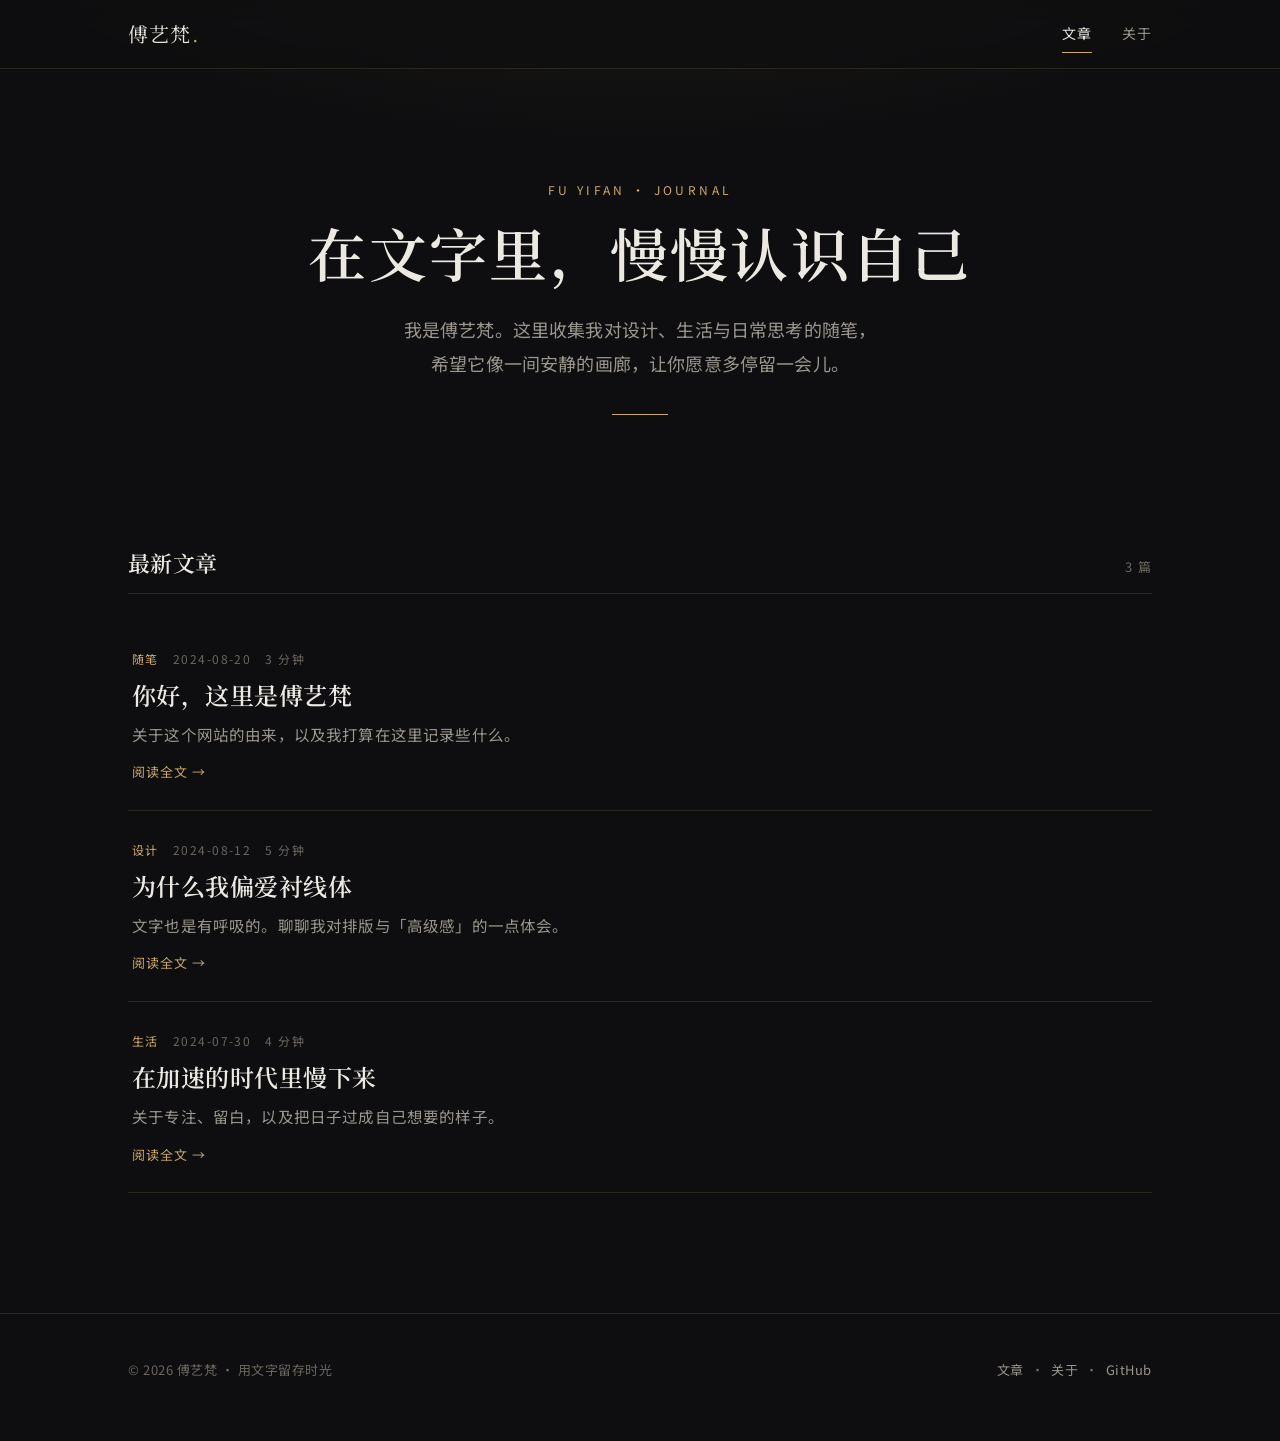
==== index.html @ 8818574d "搭建个人博客：暗色金米风格首页/关于/文章页 + CODEBUDDY.md - 纯静态 HTML/CSS/JS，GitHub Pages 原生托管 - 首页文章列表数据驱动(js/posts.js) " ====
<!DOCTYPE html>
<html lang="zh-CN">
<head>
  <meta charset="UTF-8" />
  <meta name="viewport" content="width=device-width, initial-scale=1.0" />
  <title>傅艺梵 · 随笔</title>
  <meta name="description" content="傅艺梵的个人博客 —— 关于设计、生活与思考的随笔。" />

  <!-- 字体：中文衬线/无衬线，保证跨平台的一致质感 -->
  <link rel="preconnect" href="https://fonts.googleapis.com" />
  <link rel="preconnect" href="https://fonts.gstatic.com" crossorigin />
  <link href="https://fonts.googleapis.com/css2?family=Noto+Sans+SC:wght@300;400;500&family=Noto+Serif+SC:wght@400;500;600&display=swap" rel="stylesheet" />

  <link rel="stylesheet" href="assets/css/style.css" />
</head>
<body>

  <header class="site-header">
    <div class="wrap nav">
      <a class="brand" href="index.html">傅艺梵<span class="dot">.</span></a>
      <button class="nav-toggle" aria-label="菜单"><span></span><span></span><span></span></button>
      <nav class="nav-links">
        <a href="index.html">文章</a>
        <a href="about.html">关于</a>
      </nav>
    </div>
  </header>

  <main>
    <section class="hero wrap">
      <p class="eyebrow reveal">Fu Yifan &middot; Journal</p>
      <h1 class="reveal">在文字里，慢慢认识自己</h1>
      <p class="lede reveal">我是傅艺梵。这里收集我对设计、生活与日常思考的随笔，<br />希望它像一间安静的画廊，让你愿意多停留一会儿。</p>
      <div class="rule reveal"></div>
    </section>

    <section class="wrap">
      <div class="section-title reveal">
        <h2>最新文章</h2>
        <span class="count" id="post-count">—</span>
      </div>
      <!-- 文章列表由 js/main.js 依据 js/posts.js 渲染 -->
      <div class="post-list" id="post-list"></div>
      <noscript>
        <p style="color:var(--text-muted)">请开启 JavaScript 以查看文章列表，或前往 <a href="about.html" style="color:var(--gold)">关于页</a>。</p>
      </noscript>
    </section>
  </main>

  <footer class="site-footer">
    <div class="wrap">
      <span>&copy; <span id="year"></span> 傅艺梵 · 用文字留存时光</span>
      <span>
        <a href="index.html">文章</a> &nbsp;·&nbsp;
        <a href="about.html">关于</a> &nbsp;·&nbsp;
        <a href="https://github.com/fuyifan2020" target="_blank" rel="noopener">GitHub</a>
      </span>
    </div>
  </footer>

  <script>document.getElementById("year").textContent = new Date().getFullYear();</script>
  <script src="js/posts.js"></script>
  <script src="js/main.js"></script>
</body>
</html>
---- assets/css/style.css ----
/* =========================================================
   傅艺梵 · 个人博客  —  暗色 / 金米高级感设计系统
   纯静态，无构建步骤。GitHub Pages 原生支持。
   ========================================================= */

/* ---------- 设计变量 ---------- */
:root {
  --bg:          #0e0e10;   /* 近黑背景 */
  --bg-soft:     #141417;   /* 略浅的面板 */
  --surface:     #1a1a1e;   /* 卡片表面 */
  --line:        rgba(201, 168, 106, 0.16); /* 细金分割线 */
  --line-strong: rgba(201, 168, 106, 0.32);

  --text:        #ece9e2;   /* 米白正文 */
  --text-muted:  #9a958c;   /* 次要文字 */
  --text-faint:  #6b665e;   /* 更弱 */

  --gold:        #c9a86a;   /* 香槟金主点缀 */
  --gold-soft:   #e3cfa3;   /* 浅金（hover） */
  --beige:       #d8cbb3;   /* 米色 */

  --maxw:        720px;     /* 内容阅读宽度 */
  --maxw-wide:   1080px;    /* 首页宽度 */

  --serif: "Noto Serif SC", "Songti SC", "STSong", Georgia, "Times New Roman", serif;
  --sans:  "Noto Sans SC", -apple-system, BlinkMacSystemFont, "PingFang SC",
           "Microsoft YaHei", "Segoe UI", Roboto, Helvetica, Arial, sans-serif;

  --ease: cubic-bezier(0.22, 0.61, 0.36, 1);
}

/* ---------- 基础重置 ---------- */
*, *::before, *::after { box-sizing: border-box; }

html { scroll-behavior: smooth; -webkit-text-size-adjust: 100%; }

body {
  margin: 0;
  background: var(--bg);
  color: var(--text);
  font-family: var(--sans);
  font-size: 17px;
  line-height: 1.8;
  letter-spacing: 0.01em;
  -webkit-font-smoothing: antialiased;
  text-rendering: optimizeLegibility;
  /* 艺术感：顶部一抹极淡的金色光晕 */
  background-image:
    radial-gradient(1200px 480px at 50% -10%, rgba(201,168,106,0.10), transparent 60%);
  background-repeat: no-repeat;
}

img { max-width: 100%; height: auto; display: block; }

a { color: inherit; text-decoration: none; }

h1, h2, h3, h4 {
  font-family: var(--serif);
  font-weight: 600;
  line-height: 1.3;
  letter-spacing: 0.02em;
  color: var(--text);
}

/* 小标签（拉丁大写 + 字距），用于栏目/元信息 */
.eyebrow {
  font-family: var(--sans);
  font-size: 12px;
  letter-spacing: 0.28em;
  text-transform: uppercase;
  color: var(--gold);
  margin: 0 0 14px;
}

::selection { background: rgba(201,168,106,0.28); color: #fff; }

/* ---------- 布局容器 ---------- */
.wrap   { width: 100%; max-width: var(--maxw-wide); margin: 0 auto; padding: 0 28px; }
.wrap-read { max-width: var(--maxw); }

/* ---------- 顶部导航 ---------- */
.site-header {
  position: sticky; top: 0; z-index: 50;
  backdrop-filter: saturate(140%) blur(10px);
  background: rgba(14,14,16,0.72);
  border-bottom: 1px solid var(--line);
}
.nav {
  display: flex; align-items: center; justify-content: space-between;
  height: 68px;
}
.brand {
  font-family: var(--serif);
  font-size: 20px; letter-spacing: 0.06em;
  color: var(--text);
}
.brand .dot { color: var(--gold); }

.nav-links { display: flex; gap: 30px; align-items: center; }
.nav-links a {
  font-size: 14px; letter-spacing: 0.08em; color: var(--text-muted);
  position: relative; padding: 4px 0; transition: color .25s var(--ease);
}
.nav-links a::after {
  content: ""; position: absolute; left: 0; bottom: -2px;
  width: 0; height: 1px; background: var(--gold); transition: width .3s var(--ease);
}
.nav-links a:hover, .nav-links a.active { color: var(--text); }
.nav-links a:hover::after, .nav-links a.active::after { width: 100%; }

.nav-toggle {
  display: none; background: none; border: 0; cursor: pointer;
  width: 40px; height: 40px; padding: 8px;
}
.nav-toggle span {
  display: block; height: 1.5px; width: 22px; margin: 5px auto;
  background: var(--text); transition: .3s var(--ease);
}

/* ---------- 页脚 ---------- */
.site-footer {
  margin-top: 120px;
  border-top: 1px solid var(--line);
  padding: 44px 0 60px;
  color: var(--text-faint);
  font-size: 13px; letter-spacing: 0.04em;
}
.site-footer .wrap {
  display: flex; flex-wrap: wrap; gap: 16px;
  align-items: center; justify-content: space-between;
}
.site-footer a { color: var(--text-muted); transition: color .25s var(--ease); }
.site-footer a:hover { color: var(--gold); }

/* ---------- 首页 Hero ---------- */
.hero { padding: 110px 0 64px; text-align: center; }
.hero h1 {
  font-size: clamp(34px, 6vw, 58px);
  margin: 0 0 22px;
  letter-spacing: 0.04em;
}
.hero .lede {
  max-width: 540px; margin: 0 auto;
  color: var(--text-muted); font-size: 18px; line-height: 1.9;
}
.hero .rule {
  width: 56px; height: 1px; background: var(--gold);
  margin: 34px auto 0;
}

/* ---------- 文章列表 ---------- */
.section-title {
  display: flex; align-items: baseline; justify-content: space-between;
  margin: 70px 0 28px; padding-bottom: 14px;
  border-bottom: 1px solid var(--line);
}
.section-title h2 { font-size: 22px; margin: 0; }
.section-title .count { color: var(--text-faint); font-size: 13px; letter-spacing: .1em; }

.post-list { display: grid; gap: 2px; }

.post-card {
  display: block;
  padding: 26px 4px;
  border-bottom: 1px solid var(--line);
  transition: padding-left .3s var(--ease), background .3s var(--ease);
}
.post-card:hover { padding-left: 16px; background: linear-gradient(90deg, rgba(201,168,106,0.06), transparent 60%); }
.post-card .meta {
  display: flex; gap: 14px; align-items: center;
  font-size: 12px; letter-spacing: .12em; text-transform: uppercase;
  color: var(--text-faint); margin-bottom: 10px;
}
.post-card .meta .cat { color: var(--gold); }
.post-card h3 {
  font-size: 24px; margin: 0 0 10px;
  transition: color .25s var(--ease);
}
.post-card:hover h3 { color: var(--gold-soft); }
.post-card .excerpt { color: var(--text-muted); margin: 0; font-size: 15.5px; }
.post-card .read { margin-top: 12px; font-size: 13px; color: var(--gold); letter-spacing: .08em; }

/* ---------- 关于页 ---------- */
.page-head { padding: 96px 0 40px; }
.page-head h1 { font-size: clamp(30px, 5vw, 46px); margin: 0 0 16px; }
.page-head p { color: var(--text-muted); max-width: 560px; }

.prose { font-size: 17px; line-height: 1.95; }
.prose p { margin: 0 0 22px; }
.prose h2 { font-size: 24px; margin: 46px 0 16px; }
.prose a { color: var(--gold); border-bottom: 1px solid var(--line-strong); }
.prose a:hover { color: var(--gold-soft); }
.prose ul { padding-left: 20px; color: var(--text-muted); }
.prose li { margin: 8px 0; }

.contact-list { list-style: none; padding: 0; margin: 28px 0 0; }
.contact-list li {
  display: flex; gap: 16px; padding: 14px 0;
  border-bottom: 1px solid var(--line); align-items: baseline;
}
.contact-list .k { color: var(--gold); font-size: 13px; letter-spacing: .12em; text-transform: uppercase; width: 84px; flex: none; }
.contact-list .v a { color: var(--text); border-bottom: 1px solid var(--line-strong); }
.contact-list .v a:hover { color: var(--gold-soft); }

/* ---------- 文章详情页 ---------- */
.post-header { padding: 92px 0 30px; text-align: center; }
.post-header .meta {
  display: flex; gap: 16px; justify-content: center; flex-wrap: wrap;
  font-size: 12px; letter-spacing: .14em; text-transform: uppercase; color: var(--text-faint);
  margin-bottom: 18px;
}
.post-header .meta .cat { color: var(--gold); }
.post-header h1 { font-size: clamp(28px, 5vw, 44px); margin: 0; }
.post-header .rule { width: 48px; height: 1px; background: var(--gold); margin: 28px auto 0; }

.post-body { padding-bottom: 40px; }
.post-body p { margin: 0 0 24px; }
.post-body h2 { font-size: 25px; margin: 48px 0 18px; }
.post-body h3 { font-size: 20px; margin: 34px 0 14px; }
.post-body blockquote {
  margin: 32px 0; padding: 6px 26px; border-left: 2px solid var(--gold);
  color: var(--beige); font-family: var(--serif); font-size: 19px; line-height: 1.8;
}
.post-body code {
  font-family: "SFMono-Regular", Consolas, monospace; font-size: 14.5px;
  background: var(--surface); padding: 2px 7px; border-radius: 4px; color: var(--gold-soft);
}
.post-body pre {
  background: var(--bg-soft); border: 1px solid var(--line);
  border-radius: 8px; padding: 18px; overflow: auto;
}
.post-body pre code { background: none; padding: 0; color: var(--text); }

.post-nav {
  margin-top: 60px; padding-top: 26px; border-top: 1px solid var(--line);
  display: flex; justify-content: space-between; gap: 16px;
}
.post-nav a { color: var(--text-muted); font-size: 14px; transition: color .25s var(--ease); }
.post-nav a:hover { color: var(--gold); }

/* ---------- 滚动渐显 ---------- */
.reveal { opacity: 0; transform: translateY(18px); transition: opacity .7s var(--ease), transform .7s var(--ease); }
.reveal.in { opacity: 1; transform: none; }

/* ---------- 响应式 ---------- */
@media (max-width: 640px) {
  body { font-size: 16px; }
  .nav-links {
    position: fixed; inset: 68px 0 auto 0;
    flex-direction: column; align-items: flex-start; gap: 0;
    background: rgba(14,14,16,0.97); border-bottom: 1px solid var(--line);
    padding: 8px 28px 18px;
    transform: translateY(-120%); transition: transform .35s var(--ease);
  }
  .nav-links.open { transform: none; }
  .nav-links a { padding: 14px 0; width: 100%; border-bottom: 1px solid var(--line); }
  .nav-links a::after { display: none; }
  .nav-toggle { display: block; }
  .hero { padding: 72px 0 48px; }
  .post-card:hover { padding-left: 4px; }
}
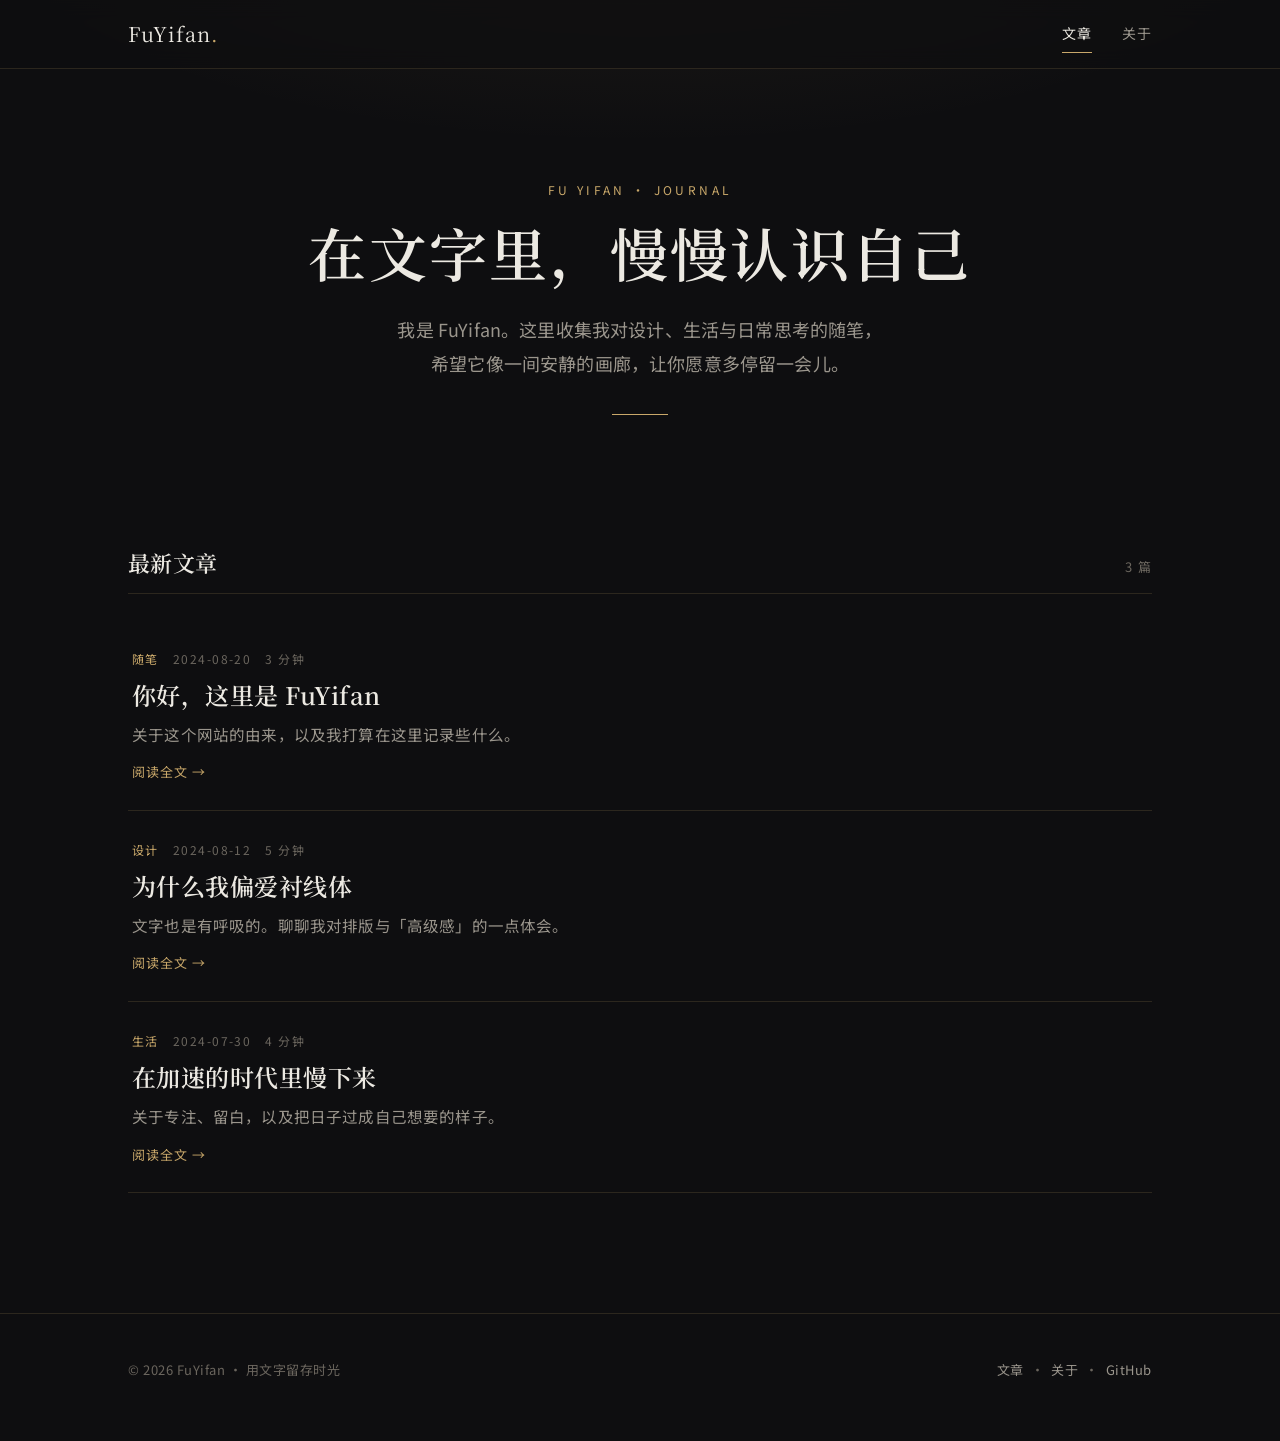
==== commit 4a996d36: "将站点名称由「傅艺梵」统一改为 FuYifan" ====
--- a/index.html
+++ b/index.html
@@ -3,8 +3,8 @@
 <head>
   <meta charset="UTF-8" />
   <meta name="viewport" content="width=device-width, initial-scale=1.0" />
-  <title>傅艺梵 · 随笔</title>
-  <meta name="description" content="傅艺梵的个人博客 —— 关于设计、生活与思考的随笔。" />
+  <title>FuYifan · 随笔</title>
+  <meta name="description" content="FuYifan 的个人博客 —— 关于设计、生活与思考的随笔。" />
 
   <!-- 字体：中文衬线/无衬线，保证跨平台的一致质感 -->
   <link rel="preconnect" href="https://fonts.googleapis.com" />
@@ -17,7 +17,7 @@
 
   <header class="site-header">
     <div class="wrap nav">
-      <a class="brand" href="index.html">傅艺梵<span class="dot">.</span></a>
+      <a class="brand" href="index.html">FuYifan<span class="dot">.</span></a>
       <button class="nav-toggle" aria-label="菜单"><span></span><span></span><span></span></button>
       <nav class="nav-links">
         <a href="index.html">文章</a>
@@ -30,7 +30,7 @@
     <section class="hero wrap">
       <p class="eyebrow reveal">Fu Yifan &middot; Journal</p>
       <h1 class="reveal">在文字里，慢慢认识自己</h1>
-      <p class="lede reveal">我是傅艺梵。这里收集我对设计、生活与日常思考的随笔，<br />希望它像一间安静的画廊，让你愿意多停留一会儿。</p>
+      <p class="lede reveal">我是 FuYifan。这里收集我对设计、生活与日常思考的随笔，<br />希望它像一间安静的画廊，让你愿意多停留一会儿。</p>
       <div class="rule reveal"></div>
     </section>
 
@@ -49,7 +49,7 @@
 
   <footer class="site-footer">
     <div class="wrap">
-      <span>&copy; <span id="year"></span> 傅艺梵 · 用文字留存时光</span>
+      <span>&copy; <span id="year"></span> FuYifan · 用文字留存时光</span>
       <span>
         <a href="index.html">文章</a> &nbsp;·&nbsp;
         <a href="about.html">关于</a> &nbsp;·&nbsp;
--- a/assets/css/style.css
+++ b/assets/css/style.css
@@ -1,5 +1,5 @@
 /* =========================================================
-   傅艺梵 · 个人博客  —  暗色 / 金米高级感设计系统
+   FuYifan · 个人博客  —  暗色 / 金米高级感设计系统
    纯静态，无构建步骤。GitHub Pages 原生支持。
    ========================================================= */
 
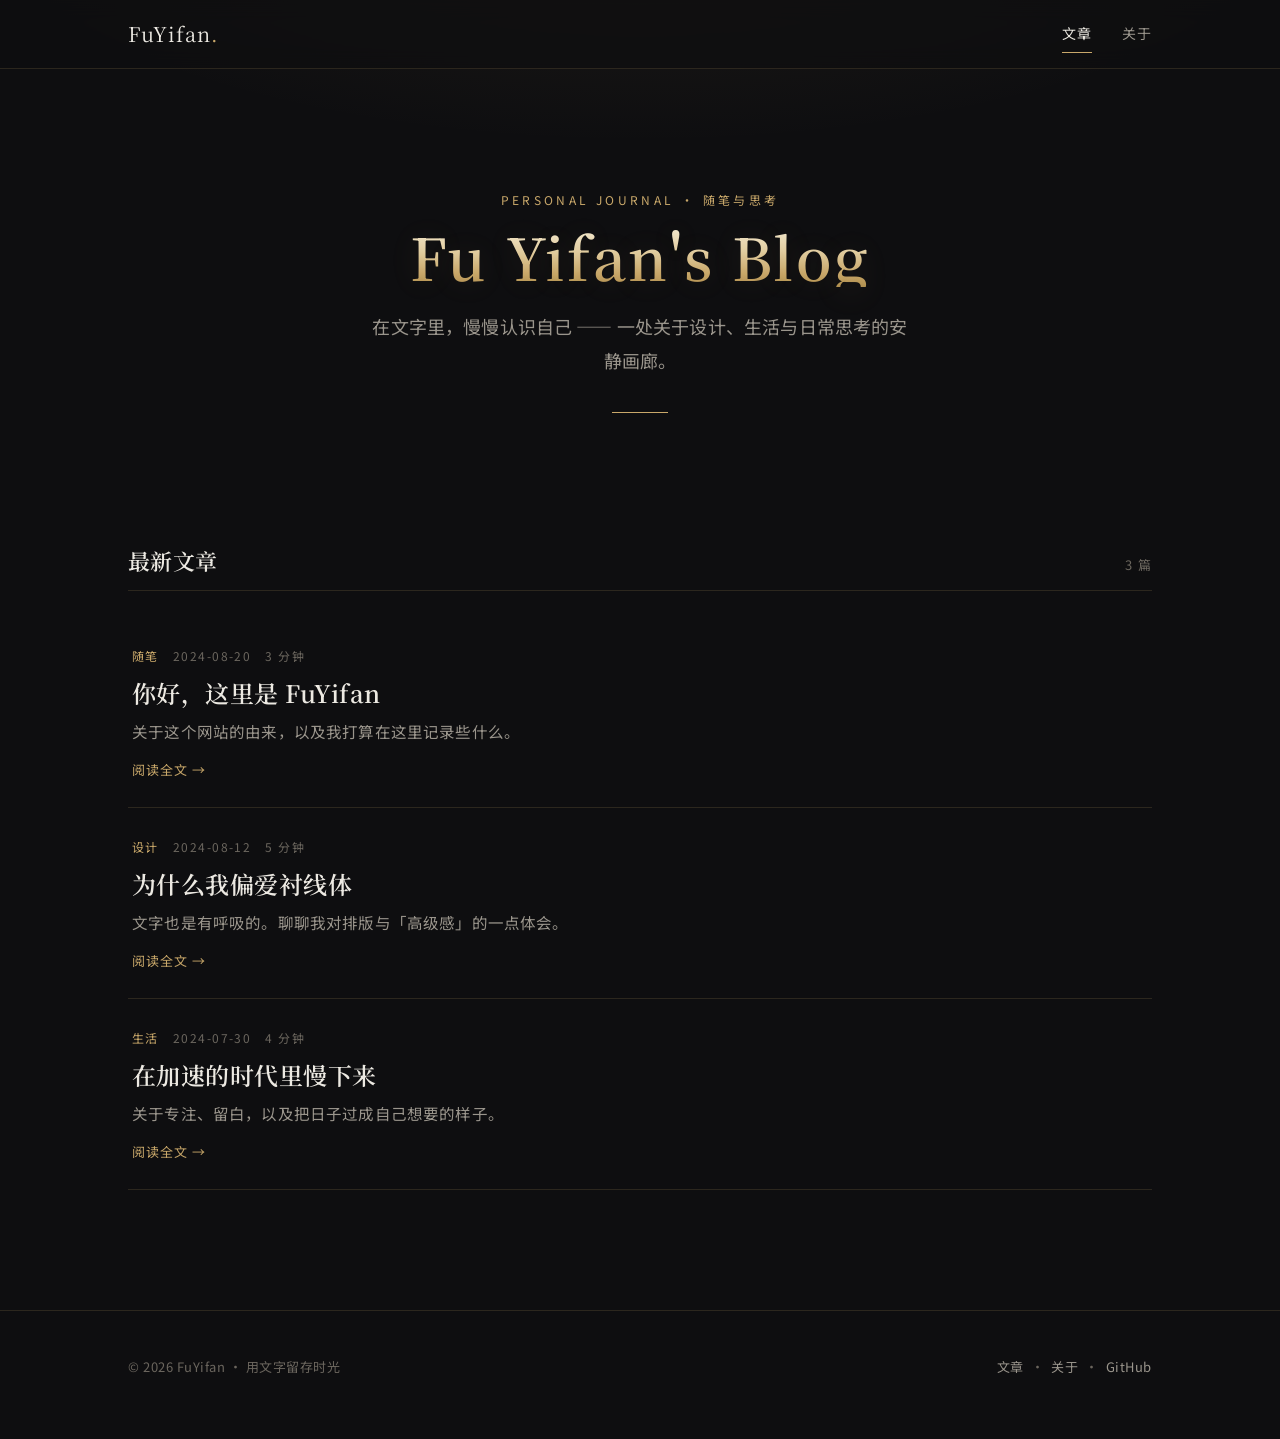
==== commit 8a0f27aa: "首页 Hero 改为 Fu Yifan's Blog 主视觉，金色渐变标题提升高级感" ====
--- a/index.html
+++ b/index.html
@@ -3,7 +3,7 @@
 <head>
   <meta charset="UTF-8" />
   <meta name="viewport" content="width=device-width, initial-scale=1.0" />
-  <title>FuYifan · 随笔</title>
+  <title>Fu Yifan's Blog</title>
   <meta name="description" content="FuYifan 的个人博客 —— 关于设计、生活与思考的随笔。" />
 
   <!-- 字体：中文衬线/无衬线，保证跨平台的一致质感 -->
@@ -28,9 +28,9 @@
 
   <main>
     <section class="hero wrap">
-      <p class="eyebrow reveal">Fu Yifan &middot; Journal</p>
-      <h1 class="reveal">在文字里，慢慢认识自己</h1>
-      <p class="lede reveal">我是 FuYifan。这里收集我对设计、生活与日常思考的随笔，<br />希望它像一间安静的画廊，让你愿意多停留一会儿。</p>
+      <p class="eyebrow reveal">Personal Journal &middot; 随笔与思考</p>
+      <h1 class="reveal hero-title">Fu Yifan's Blog</h1>
+      <p class="lede reveal">在文字里，慢慢认识自己 —— 一处关于设计、生活与日常思考的安静画廊。</p>
       <div class="rule reveal"></div>
     </section>
 
--- a/assets/css/style.css
+++ b/assets/css/style.css
@@ -133,11 +133,26 @@
 .site-footer a:hover { color: var(--gold); }
 
 /* ---------- 首页 Hero ---------- */
-.hero { padding: 110px 0 64px; text-align: center; }
+.hero { padding: 120px 0 64px; text-align: center; }
 .hero h1 {
   font-size: clamp(34px, 6vw, 58px);
   margin: 0 0 22px;
   letter-spacing: 0.04em;
+}
+/* 主视觉品牌标题：金色渐变 + 精细字距，高级感拉满 */
+.hero-title {
+  font-family: var(--serif);
+  font-size: clamp(46px, 9vw, 92px);
+  line-height: 1.08;
+  letter-spacing: 0.01em;
+  margin: 0 0 24px;
+  font-weight: 600;
+  color: var(--gold-soft); /* 不支持渐变裁剪时的回退色 */
+  background: linear-gradient(180deg, #f5ecd5 0%, #e3cfa3 42%, #c9a86a 78%, #b08f4f 100%);
+  -webkit-background-clip: text;
+  background-clip: text;
+  -webkit-text-fill-color: transparent;
+  text-shadow: 0 1px 30px rgba(201, 168, 106, 0.12);
 }
 .hero .lede {
   max-width: 540px; margin: 0 auto;
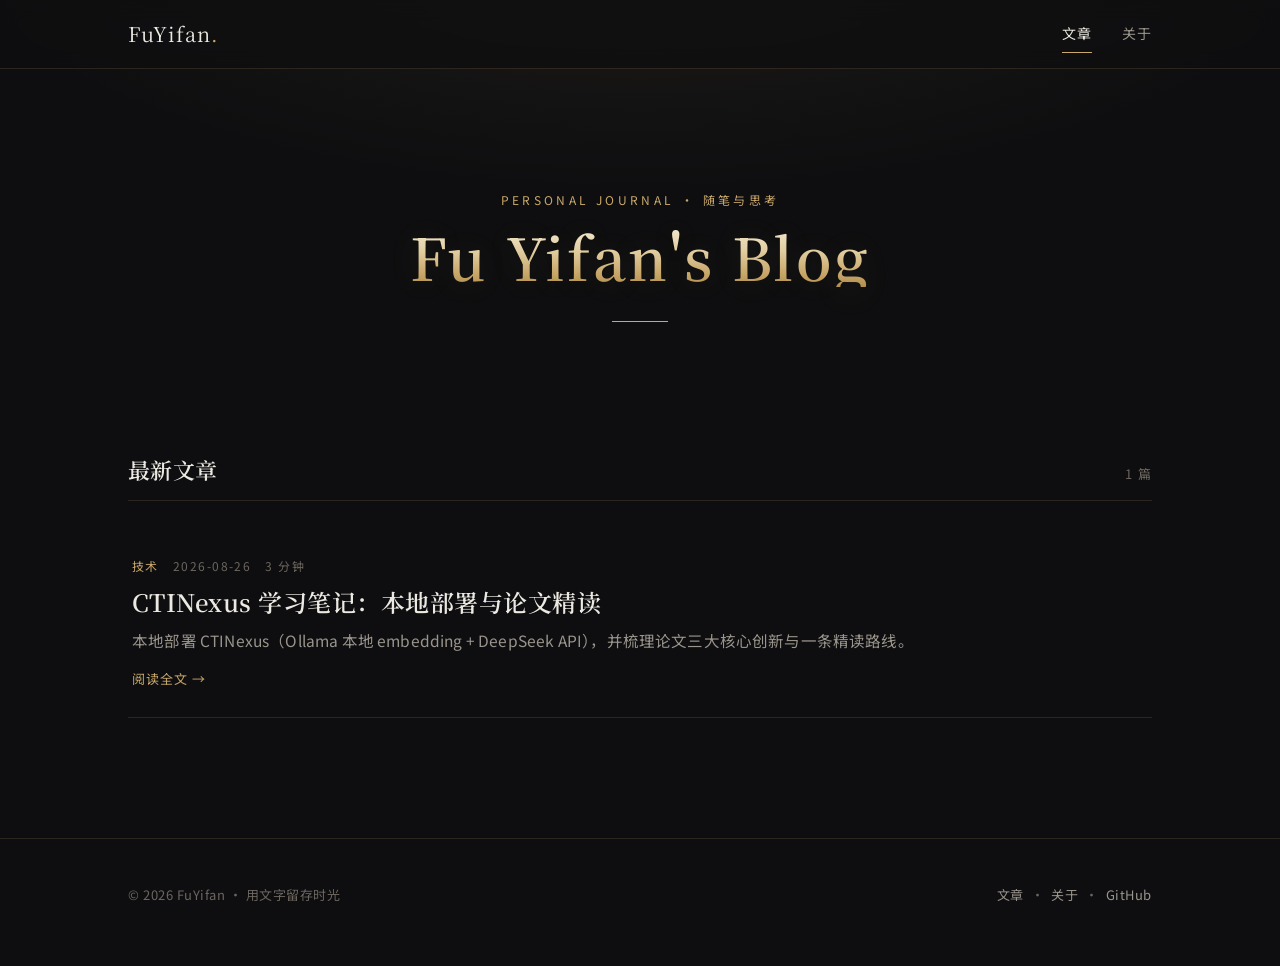
==== commit c70e45bf: "精修 CTINexus 文章排版：修复行内 Markdown 转义、PDF 预览移至文末；去掉首页 lede 副文案" ====
--- a/index.html
+++ b/index.html
@@ -30,7 +30,6 @@
     <section class="hero wrap">
       <p class="eyebrow reveal">Personal Journal &middot; 随笔与思考</p>
       <h1 class="reveal hero-title">Fu Yifan's Blog</h1>
-      <p class="lede reveal">在文字里，慢慢认识自己 —— 一处关于设计、生活与日常思考的安静画廊。</p>
       <div class="rule reveal"></div>
     </section>
 
--- a/assets/css/style.css
+++ b/assets/css/style.css
@@ -202,11 +202,15 @@
 
 .prose { font-size: 17px; line-height: 1.95; }
 .prose p { margin: 0 0 22px; }
+.prose > p:first-child { font-size: 18.5px; color: var(--text); }
 .prose h2 { font-size: 24px; margin: 46px 0 16px; }
+.prose h3 { font-size: 19px; margin: 30px 0 12px; color: var(--beige); }
 .prose a { color: var(--gold); border-bottom: 1px solid var(--line-strong); }
 .prose a:hover { color: var(--gold-soft); }
-.prose ul { padding-left: 20px; color: var(--text-muted); }
-.prose li { margin: 8px 0; }
+.prose ul, .prose ol { padding-left: 22px; color: var(--text-muted); }
+.prose li { margin: 11px 0; line-height: 1.9; }
+.prose li::marker { color: var(--gold); }
+.prose ol li { padding-left: 4px; }
 
 .contact-list { list-style: none; padding: 0; margin: 28px 0 0; }
 .contact-list li {
@@ -245,6 +249,46 @@
   border-radius: 8px; padding: 18px; overflow: auto;
 }
 .post-body pre code { background: none; padding: 0; color: var(--text); }
+
+/* 论文下载卡片 */
+.paper-card {
+  display: flex; align-items: center; gap: 18px;
+  margin: 32px 0 18px; padding: 18px 22px;
+  background: var(--bg-soft); border: 1px solid var(--line); border-radius: 12px;
+}
+.paper-badge {
+  flex: none; width: 46px; height: 46px; border-radius: 10px;
+  display: grid; place-items: center;
+  background: linear-gradient(160deg, #1c1a14, #14110b);
+  border: 1px solid var(--line-strong);
+  color: var(--gold); font-family: var(--serif); font-weight: 600; letter-spacing: .04em;
+}
+.paper-info { flex: 1; min-width: 0; }
+.paper-name { color: var(--text); font-size: 16px; }
+.paper-size { color: var(--text-faint); font-size: 12.5px; letter-spacing: .08em; margin-top: 3px; }
+.paper-dl {
+  flex: none; padding: 10px 18px; border-radius: 999px;
+  border: 1px solid var(--gold); color: var(--gold);
+  font-size: 13.5px; letter-spacing: .06em;
+  transition: background .25s var(--ease), color .25s var(--ease);
+}
+.paper-dl:hover { background: var(--gold); color: #14110b; }
+.paper-frame {
+  width: 100%; height: 78vh; min-height: 520px;
+  border: 1px solid var(--line); border-radius: 12px; margin-top: 8px; background: #fff;
+}
+.paper-appendix { margin-top: 56px; }
+.paper-appendix h3 { font-size: 20px; margin: 0 0 16px; color: var(--text); }
+
+/* 表格 */
+.table-wrap { overflow-x: auto; margin: 28px 0; }
+.table-wrap table { width: 100%; border-collapse: collapse; font-size: 15px; }
+.table-wrap th, .table-wrap td {
+  text-align: left; padding: 11px 14px; border-bottom: 1px solid var(--line);
+}
+.table-wrap th { color: var(--gold); font-weight: 500; font-size: 13px; letter-spacing: .08em; }
+.table-wrap td { color: var(--text-muted); }
+.table-wrap tr:hover td { color: var(--text); }
 
 .post-nav {
   margin-top: 60px; padding-top: 26px; border-top: 1px solid var(--line);
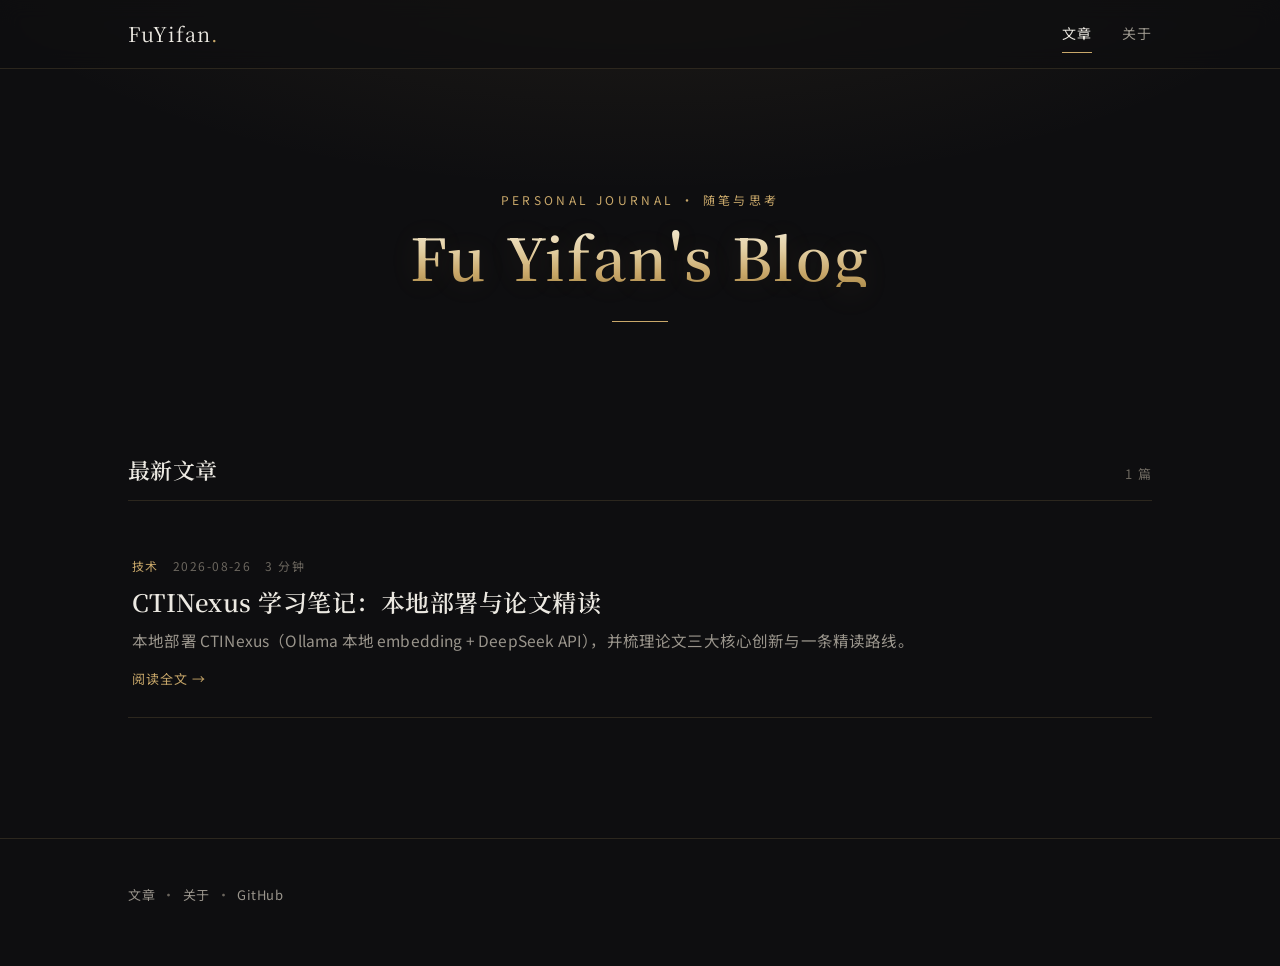
==== commit eddc98d4: "移除页脚版权文字，同步更新页面与发布模板" ====
--- a/index.html
+++ b/index.html
@@ -48,7 +48,6 @@
 
   <footer class="site-footer">
     <div class="wrap">
-      <span>&copy; <span id="year"></span> FuYifan · 用文字留存时光</span>
       <span>
         <a href="index.html">文章</a> &nbsp;·&nbsp;
         <a href="about.html">关于</a> &nbsp;·&nbsp;
@@ -57,7 +56,6 @@
     </div>
   </footer>
 
-  <script>document.getElementById("year").textContent = new Date().getFullYear();</script>
   <script src="js/posts.js"></script>
   <script src="js/main.js"></script>
 </body>
--- a/assets/css/style.css
+++ b/assets/css/style.css
@@ -317,4 +317,11 @@
   .nav-toggle { display: block; }
   .hero { padding: 72px 0 48px; }
   .post-card:hover { padding-left: 4px; }
-}
+
+  /* 论文下载卡片：窄屏改为纵向堆叠，避免 info 被挤成竖排 */
+  .paper-card { flex-wrap: wrap; }
+  .paper-info { flex: 1 1 calc(100% - 64px); } /* 预留 badge 46px + gap 18px */
+  .paper-dl { flex: 1 1 100%; text-align: center; }
+  /* 表格保持最小宽度，窄屏整表横向滚动而不是挤压换行 */
+  .table-wrap table { min-width: 400px; }
+}
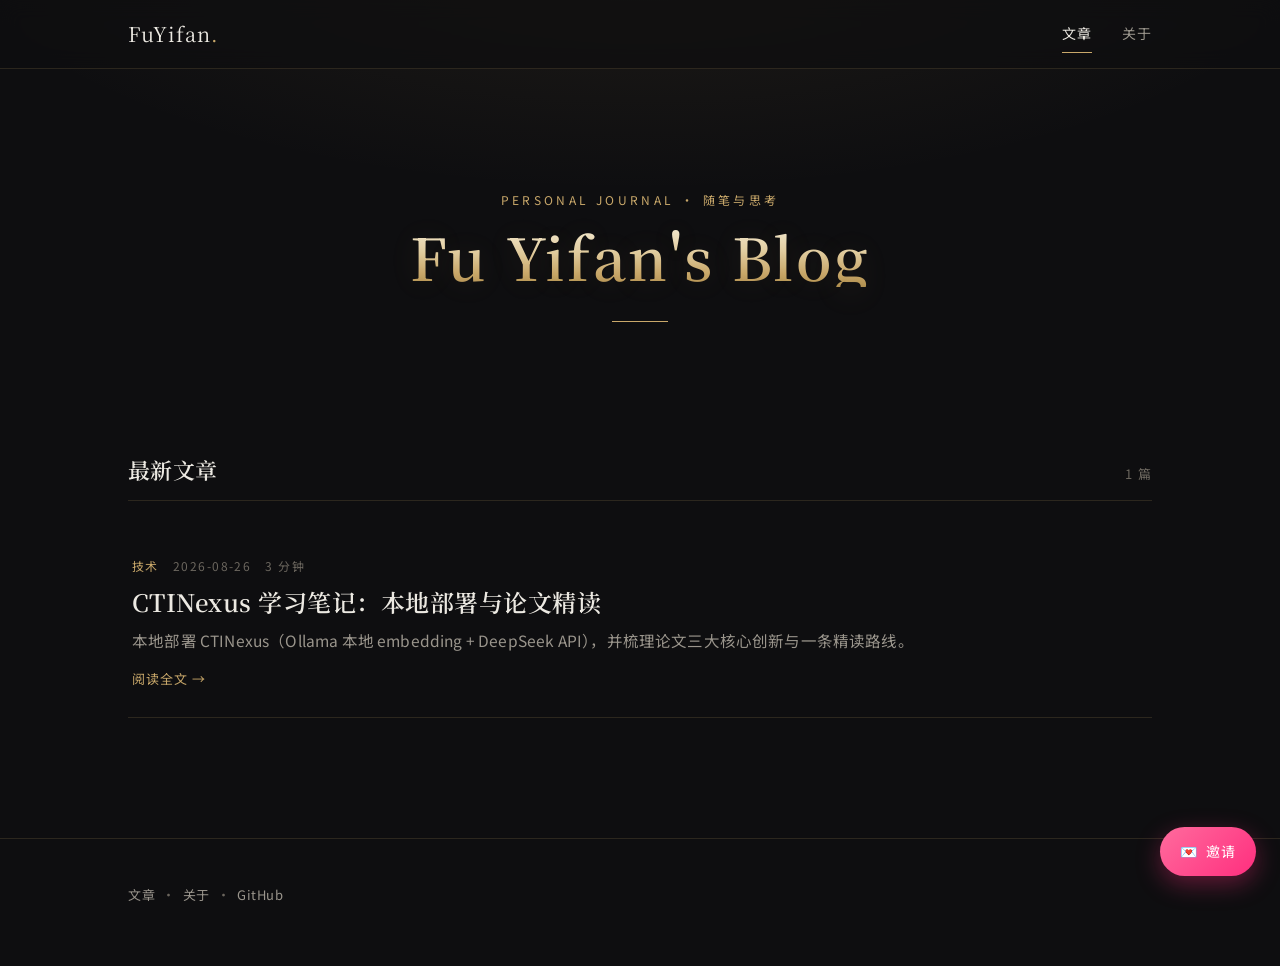
==== commit 8f6407bb: "新增约会邀请页 invite.html 及首页入口、左上角返回键" ====
--- a/index.html
+++ b/index.html
@@ -56,6 +56,11 @@
     </div>
   </footer>
 
+  <!-- 右下角邀请入口 -->
+  <a class="invite-fab" href="invite.html" title="有一件事想告诉你……">
+    <span class="fab-heart">💌</span><span>邀请</span>
+  </a>
+
   <script src="js/posts.js"></script>
   <script src="js/main.js"></script>
 </body>
--- a/assets/css/style.css
+++ b/assets/css/style.css
@@ -300,6 +300,19 @@
 /* ---------- 滚动渐显 ---------- */
 .reveal { opacity: 0; transform: translateY(18px); transition: opacity .7s var(--ease), transform .7s var(--ease); }
 .reveal.in { opacity: 1; transform: none; }
+
+/* ---------- 邀请页右下角入口 ---------- */
+.invite-fab {
+  position: fixed; right: 24px; bottom: 24px; z-index: 60;
+  display: inline-flex; align-items: center; gap: 8px;
+  padding: 12px 20px; border-radius: 999px;
+  background: linear-gradient(135deg, #ff6b9d, #ff2e7e);
+  color: #fff; font-size: 14px; letter-spacing: .08em;
+  box-shadow: 0 8px 24px rgba(255, 46, 126, 0.35);
+  transition: transform .3s var(--ease), box-shadow .3s var(--ease);
+}
+.invite-fab:hover { transform: translateY(-2px); box-shadow: 0 12px 30px rgba(255, 46, 126, 0.45); }
+.invite-fab:focus-visible { outline: 2px solid var(--gold-soft); outline-offset: 3px; }
 
 /* ---------- 响应式 ---------- */
 @media (max-width: 640px) {
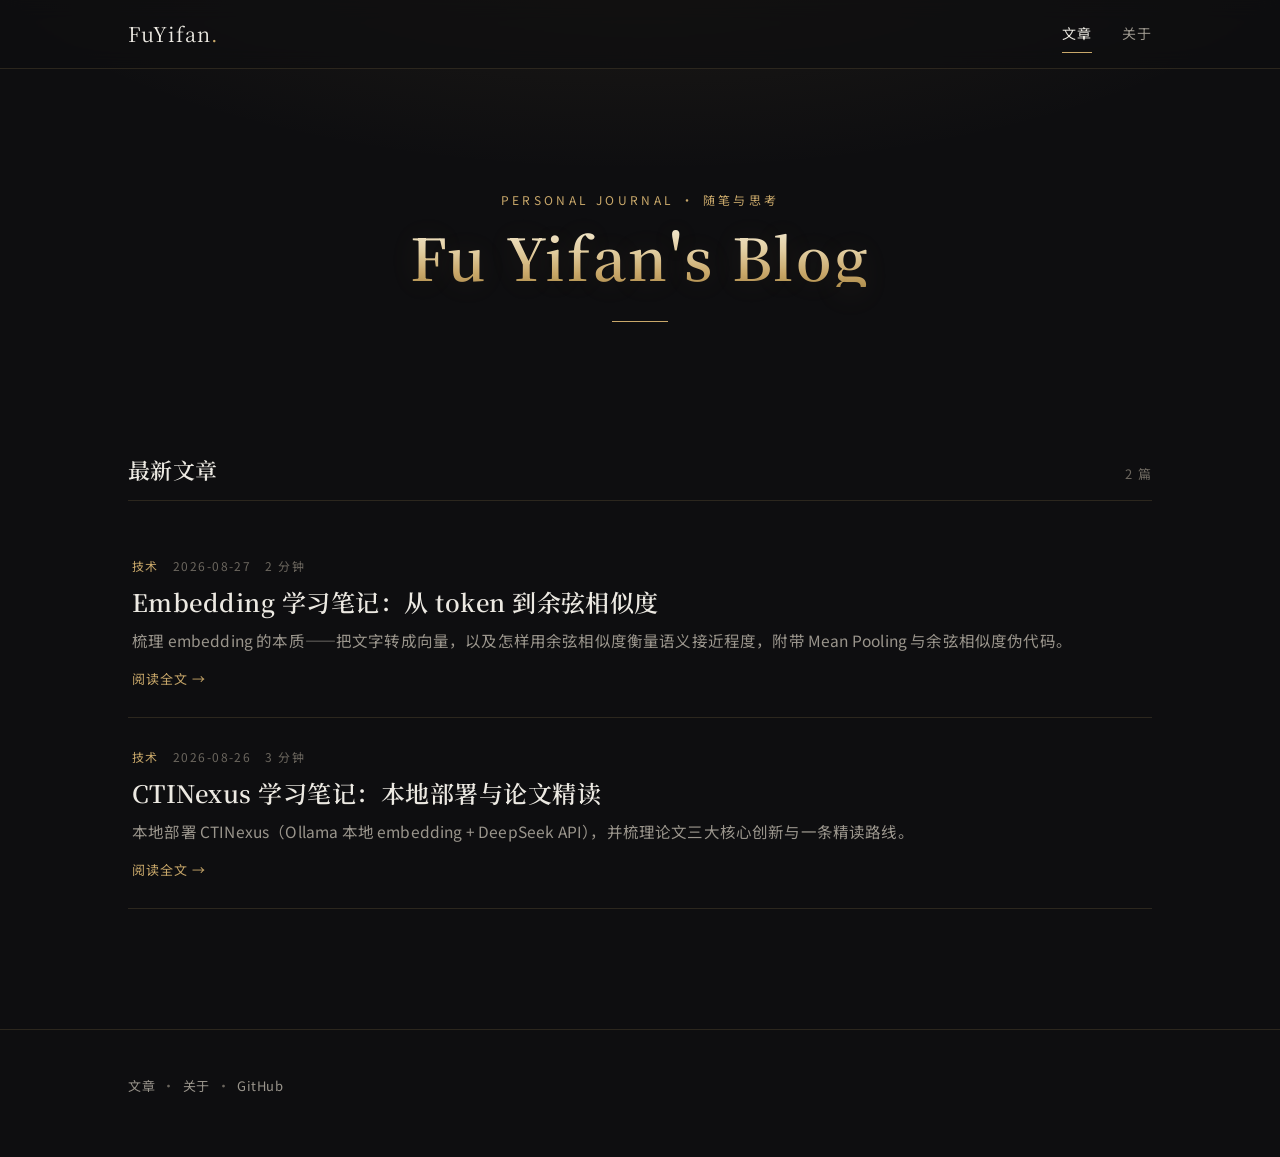
==== commit 00be072a: "发布 Embedding 学习笔记；清理 invite 页并微调 CODEBUDDY.md" ====
--- a/index.html
+++ b/index.html
@@ -56,11 +56,6 @@
     </div>
   </footer>
 
-  <!-- 右下角邀请入口 -->
-  <a class="invite-fab" href="invite.html" title="有一件事想告诉你……">
-    <span class="fab-heart">💌</span><span>邀请</span>
-  </a>
-
   <script src="js/posts.js"></script>
   <script src="js/main.js"></script>
 </body>
--- a/assets/css/style.css
+++ b/assets/css/style.css
@@ -300,19 +300,6 @@
 /* ---------- 滚动渐显 ---------- */
 .reveal { opacity: 0; transform: translateY(18px); transition: opacity .7s var(--ease), transform .7s var(--ease); }
 .reveal.in { opacity: 1; transform: none; }
-
-/* ---------- 邀请页右下角入口 ---------- */
-.invite-fab {
-  position: fixed; right: 24px; bottom: 24px; z-index: 60;
-  display: inline-flex; align-items: center; gap: 8px;
-  padding: 12px 20px; border-radius: 999px;
-  background: linear-gradient(135deg, #ff6b9d, #ff2e7e);
-  color: #fff; font-size: 14px; letter-spacing: .08em;
-  box-shadow: 0 8px 24px rgba(255, 46, 126, 0.35);
-  transition: transform .3s var(--ease), box-shadow .3s var(--ease);
-}
-.invite-fab:hover { transform: translateY(-2px); box-shadow: 0 12px 30px rgba(255, 46, 126, 0.45); }
-.invite-fab:focus-visible { outline: 2px solid var(--gold-soft); outline-offset: 3px; }
 
 /* ---------- 响应式 ---------- */
 @media (max-width: 640px) {
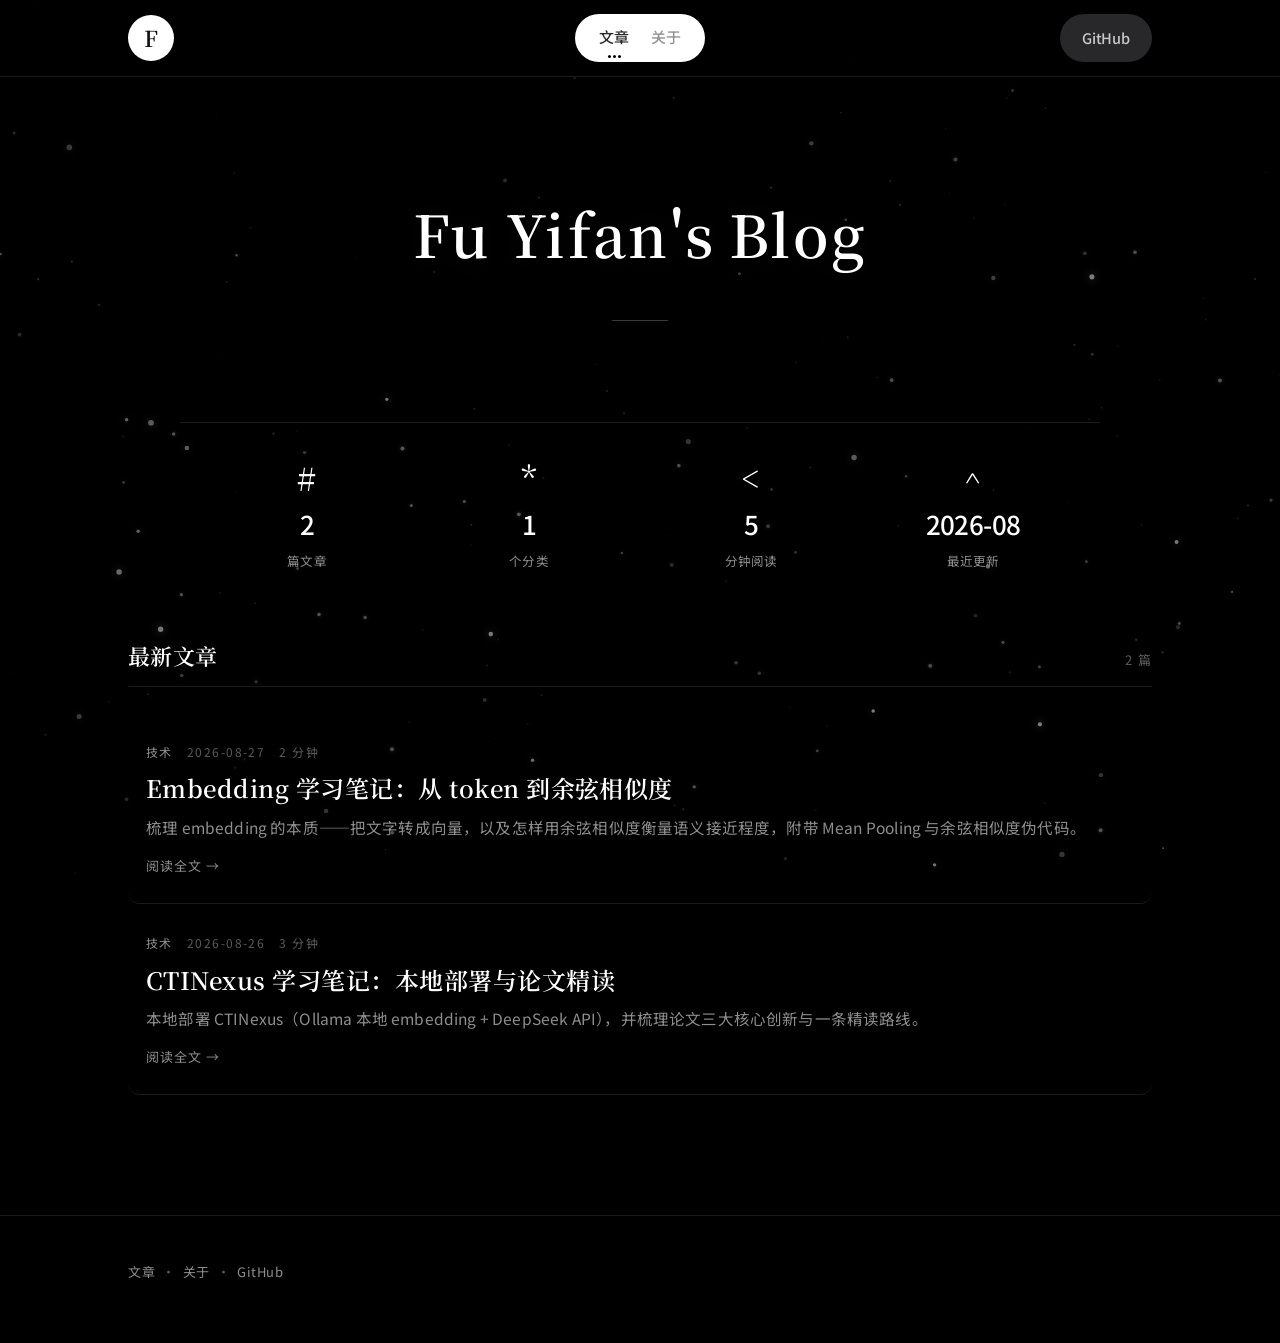
==== commit 56511e4b: "重做首页视觉与动效：纯黑白灰设计、粒子背景、标题遮罩揭示（修复降部裁切） - 全站改为纯黑/白/灰设计语言，统一 :root 变量、导航与统计区样式 - 新增 js/particles.js：三层景深" ====
--- a/index.html
+++ b/index.html
@@ -12,25 +12,68 @@
   <link href="https://fonts.googleapis.com/css2?family=Noto+Sans+SC:wght@300;400;500&family=Noto+Serif+SC:wght@400;500;600&display=swap" rel="stylesheet" />
 
   <link rel="stylesheet" href="assets/css/style.css" />
+  <noscript>
+    <style>.reveal { opacity: 1 !important; transform: none !important; filter: none !important; }</style>
+  </noscript>
 </head>
 <body>
 
+  <canvas id="particles" class="particles-canvas" aria-hidden="true"></canvas>
+
   <header class="site-header">
     <div class="wrap nav">
-      <a class="brand" href="index.html">FuYifan<span class="dot">.</span></a>
-      <button class="nav-toggle" aria-label="菜单"><span></span><span></span><span></span></button>
+      <a class="brand-mark" href="index.html" aria-label="FuYifan 首页"><span>F</span></a>
+
       <nav class="nav-links">
         <a href="index.html">文章</a>
         <a href="about.html">关于</a>
       </nav>
+
+      <a class="nav-cta" href="https://github.com/fuyifan2020" target="_blank" rel="noopener">GitHub</a>
+
+      <button class="nav-toggle" type="button" aria-label="菜单" aria-expanded="false" aria-controls="nav-sheet">
+        <span></span><span></span><span></span>
+      </button>
     </div>
   </header>
 
+  <div class="nav-overlay" hidden></div>
+  <div class="nav-sheet" id="nav-sheet" hidden>
+    <nav>
+      <a href="index.html">文章</a>
+      <a href="about.html">关于</a>
+    </nav>
+    <a class="sheet-cta" href="https://github.com/fuyifan2020" target="_blank" rel="noopener">GitHub</a>
+  </div>
+
   <main>
     <section class="hero wrap">
-      <p class="eyebrow reveal">Personal Journal &middot; 随笔与思考</p>
-      <h1 class="reveal hero-title">Fu Yifan's Blog</h1>
-      <div class="rule reveal"></div>
+      <h1 class="hero-title">Fu Yifan's Blog</h1>
+      <div class="rule reveal" style="--d:.2s"></div>
+    </section>
+
+    <!-- 博客数据：无 JS 时显示下方静态兜底值 -->
+    <section class="stats wrap reveal" style="--d:.28s" aria-label="博客数据">
+      <div class="stat">
+        <span class="stat-icon">#</span>
+        <span class="stat-value" data-count="2" data-decimals="0">2</span>
+        <span class="stat-label">篇文章</span>
+      </div>
+      <div class="stat">
+        <span class="stat-icon">*</span>
+        <span class="stat-value" data-count="1" data-decimals="0">1</span>
+        <span class="stat-label">个分类</span>
+      </div>
+      <div class="stat">
+        <span class="stat-icon">&lt;</span>
+        <span class="stat-value" data-count="5" data-decimals="0">5</span>
+        <span class="stat-label">分钟阅读</span>
+      </div>
+      <div class="stat">
+        <span class="stat-icon">^</span>
+        <span class="stat-value" data-static="1">2026-08</span>
+        <span class="stat-label">最近更新</span>
+      </div>
     </section>
 
     <section class="wrap">
@@ -41,7 +84,7 @@
       <!-- 文章列表由 js/main.js 依据 js/posts.js 渲染 -->
       <div class="post-list" id="post-list"></div>
       <noscript>
-        <p style="color:var(--text-muted)">请开启 JavaScript 以查看文章列表，或前往 <a href="about.html" style="color:var(--gold)">关于页</a>。</p>
+        <p style="color:var(--muted)">请开启 JavaScript 以查看文章列表，或前往 <a href="about.html" style="color:var(--text)">关于页</a>。</p>
       </noscript>
     </section>
   </main>
@@ -57,6 +100,7 @@
   </footer>
 
   <script src="js/posts.js"></script>
+  <script src="js/particles.js"></script>
   <script src="js/main.js"></script>
 </body>
 </html>
--- a/assets/css/style.css
+++ b/assets/css/style.css
@@ -1,23 +1,28 @@
 /* =========================================================
-   FuYifan · 个人博客  —  暗色 / 金米高级感设计系统
+   FuYifan · 个人博客  —  纯黑 / 白 / 灰设计系统
    纯静态，无构建步骤。GitHub Pages 原生支持。
+   设计语言：胶囊导航 + 圆形标记 + 克制留白 + 入场动效
    ========================================================= */
 
 /* ---------- 设计变量 ---------- */
 :root {
-  --bg:          #0e0e10;   /* 近黑背景 */
-  --bg-soft:     #141417;   /* 略浅的面板 */
-  --surface:     #1a1a1e;   /* 卡片表面 */
-  --line:        rgba(201, 168, 106, 0.16); /* 细金分割线 */
-  --line-strong: rgba(201, 168, 106, 0.32);
-
-  --text:        #ece9e2;   /* 米白正文 */
-  --text-muted:  #9a958c;   /* 次要文字 */
-  --text-faint:  #6b665e;   /* 更弱 */
-
-  --gold:        #c9a86a;   /* 香槟金主点缀 */
-  --gold-soft:   #e3cfa3;   /* 浅金（hover） */
-  --beige:       #d8cbb3;   /* 米色 */
+  --bg:          #000000;   /* 纯黑背景 */
+  --surface:     #111111;   /* 卡片/代码块表面 */
+  --pill-dark:   #28282a;   /* 深色胶囊（次要按钮） */
+  --pill-dark-h: #323234;   /* 深色胶囊 hover */
+
+  --text:        #ffffff;   /* 主文字（标题/强调） */
+  --text-body:   #d4d4d4;   /* 正文（纯白长文刺眼，略降） */
+  --muted:       #8e8e8e;   /* 次要文字 */
+  --faint:       #5a5a5a;   /* 更弱：仅用于大写小标签 */
+
+  --line:        rgba(255, 255, 255, 0.10); /* 细分割线 */
+  --line-strong: rgba(255, 255, 255, 0.22); /* 强调线 / 边框 */
+
+  --nav-shadow:  0 4px 14px rgba(0, 0, 0, 0.16); /* 唯一柔和阴影 */
+  --glow:        0 0 0 1px rgba(255,255,255,.15),
+                 0 0 22px rgba(255,255,255,.32),
+                 0 0 44px rgba(255,255,255,.12);  /* CTA 白光 */
 
   --maxw:        720px;     /* 内容阅读宽度 */
   --maxw-wide:   1080px;    /* 首页宽度 */
@@ -37,18 +42,34 @@
 body {
   margin: 0;
   background: var(--bg);
-  color: var(--text);
+  color: var(--text-body);
   font-family: var(--sans);
   font-size: 17px;
   line-height: 1.8;
   letter-spacing: 0.01em;
   -webkit-font-smoothing: antialiased;
   text-rendering: optimizeLegibility;
-  /* 艺术感：顶部一抹极淡的金色光晕 */
-  background-image:
-    radial-gradient(1200px 480px at 50% -10%, rgba(201,168,106,0.10), transparent 60%);
-  background-repeat: no-repeat;
-}
+}
+
+/* 粒子背景画布：固定铺满，置于内容之下，不拦截点击 */
+.particles-canvas {
+  position: fixed;
+  inset: 0;
+  z-index: 0;
+  pointer-events: none;
+  display: block;
+}
+
+/* 内容需显式位于粒子层之上，避免被 z-index:0 的定位画布覆盖 */
+.site-header,
+main,
+.site-footer {
+  position: relative;
+  z-index: 1;
+}
+/* 头部提升层级、浮于粒子之上 */
+.site-header { z-index: 50; }
+/* .nav-overlay(z:60) / .nav-sheet(z:70) 自身已定位且层级更高，无需处理 */
 
 img { max-width: 100%; height: auto; display: block; }
 
@@ -62,59 +83,214 @@
   color: var(--text);
 }
 
-/* 小标签（拉丁大写 + 字距），用于栏目/元信息 */
+/* 小标签（拉丁大写 + 字距） */
 .eyebrow {
   font-family: var(--sans);
   font-size: 12px;
   letter-spacing: 0.28em;
   text-transform: uppercase;
-  color: var(--gold);
+  color: var(--muted);
   margin: 0 0 14px;
 }
 
-::selection { background: rgba(201,168,106,0.28); color: #fff; }
+::selection { background: rgba(255,255,255,0.2); color: #fff; }
 
 /* ---------- 布局容器 ---------- */
 .wrap   { width: 100%; max-width: var(--maxw-wide); margin: 0 auto; padding: 0 28px; }
 .wrap-read { max-width: var(--maxw); }
 
-/* ---------- 顶部导航 ---------- */
+/* =========================================================
+   顶部导航
+   ========================================================= */
 .site-header {
   position: sticky; top: 0; z-index: 50;
   backdrop-filter: saturate(140%) blur(10px);
-  background: rgba(14,14,16,0.72);
+  background: rgba(0, 0, 0, 0.62);
   border-bottom: 1px solid var(--line);
-}
+  opacity: 0;
+  transform: translateY(-18px);
+  animation: slideDown 0.7s var(--ease) forwards;
+}
+@keyframes slideDown { to { opacity: 1; transform: none; } }
+
+/* 三栏：标记 / 胶囊 / 深色胶囊 */
 .nav {
-  display: flex; align-items: center; justify-content: space-between;
-  height: 68px;
-}
-.brand {
+  display: grid;
+  grid-template-columns: 1fr auto 1fr;
+  align-items: center;
+  gap: clamp(18px, 2.8vw, 28px);
+  min-height: 76px;
+}
+
+/* 圆形品牌标记（纯 CSS，无图片依赖） */
+.brand-mark {
+  justify-self: start;
+  width: clamp(40px, 4.4vw, 46px);
+  height: clamp(40px, 4.4vw, 46px);
+  border-radius: 50%;
+  background: #fff;
+  box-shadow: var(--nav-shadow);
+  display: grid;
+  place-items: center;
+  transition: transform 0.3s var(--ease);
+}
+.brand-mark:hover { transform: scale(1.04); }
+.brand-mark span {
   font-family: var(--serif);
-  font-size: 20px; letter-spacing: 0.06em;
-  color: var(--text);
-}
-.brand .dot { color: var(--gold); }
-
-.nav-links { display: flex; gap: 30px; align-items: center; }
+  font-weight: 600;
+  font-size: clamp(19px, 2.1vw, 22px);
+  line-height: 1;
+  color: #111;
+  letter-spacing: 0;
+}
+
+/* 白色胶囊导航 */
+.nav-links {
+  justify-self: center;
+  display: flex;
+  align-items: center;
+  gap: clamp(10px, 2vw, 18px);
+  height: clamp(44px, 5.2vw, 48px);
+  padding: 4px 22px;
+  background: #fff;
+  border-radius: 999px;
+  box-shadow: var(--nav-shadow);
+}
 .nav-links a {
-  font-size: 14px; letter-spacing: 0.08em; color: var(--text-muted);
-  position: relative; padding: 4px 0; transition: color .25s var(--ease);
-}
-.nav-links a::after {
-  content: ""; position: absolute; left: 0; bottom: -2px;
-  width: 0; height: 1px; background: var(--gold); transition: width .3s var(--ease);
-}
-.nav-links a:hover, .nav-links a.active { color: var(--text); }
-.nav-links a:hover::after, .nav-links a.active::after { width: 100%; }
-
+  position: relative;
+  font-family: var(--sans);
+  font-weight: 500;
+  font-size: clamp(13px, 1.4vw, 15px);
+  letter-spacing: -0.01em;
+  color: var(--nav-text, #2e2e2e);
+  opacity: 0.5;
+  padding: 6px 2px 10px;
+  transition: opacity 0.25s var(--ease);
+}
+.nav-links a:hover { opacity: 0.75; }
+.nav-links a.active { opacity: 1; }
+
+/* 激活指示器：三点（三项以上用三点；两项时居中单点更稳） */
+.nav-links a.active::after {
+  content: "";
+  position: absolute;
+  left: 50%; bottom: 2px;
+  width: 3px; height: 3px;
+  margin-left: -1.5px;
+  border-radius: 50%;
+  background: #000;
+  box-shadow: -5px 0 0 #000, 5px 0 0 #000;
+}
+
+/* 右侧深色胶囊（GitHub） */
+.nav-cta {
+  justify-self: end;
+  display: inline-flex;
+  align-items: center;
+  height: clamp(44px, 5.2vw, 48px);
+  padding: 0 clamp(16px, 2vw, 22px);
+  border-radius: 999px;
+  background: var(--pill-dark);
+  color: #c8c8c8;
+  font-size: clamp(13px, 1.4vw, 14.5px);
+  font-weight: 500;
+  letter-spacing: -0.01em;
+  box-shadow: var(--nav-shadow);
+  transition: background 0.25s var(--ease), color 0.25s var(--ease), transform 0.25s var(--ease);
+}
+.nav-cta:hover {
+  background: var(--pill-dark-h);
+  color: #fff;
+  transform: translateY(-1px);
+}
+
+/* 圆形汉堡（仅窄屏） */
 .nav-toggle {
-  display: none; background: none; border: 0; cursor: pointer;
-  width: 40px; height: 40px; padding: 8px;
+  display: none;
+  justify-self: end;
+  width: 44px; height: 44px;
+  border: 0; border-radius: 50%;
+  background: var(--pill-dark);
+  box-shadow: var(--nav-shadow);
+  cursor: pointer;
+  padding: 0;
 }
 .nav-toggle span {
-  display: block; height: 1.5px; width: 22px; margin: 5px auto;
-  background: var(--text); transition: .3s var(--ease);
+  display: block;
+  width: 18px; height: 1.5px;
+  margin: 4px auto;
+  background: #fff;
+  transition: transform 0.3s var(--ease), opacity 0.25s var(--ease), background 0.25s var(--ease);
+}
+/* 打开态：白底圆 + 黑 X */
+.nav-toggle[aria-expanded="true"] { background: #fff; }
+.nav-toggle[aria-expanded="true"] span { background: #000; }
+.nav-toggle[aria-expanded="true"] span:nth-child(1) { transform: translateY(5.5px) rotate(45deg); }
+.nav-toggle[aria-expanded="true"] span:nth-child(2) { opacity: 0; }
+.nav-toggle[aria-expanded="true"] span:nth-child(3) { transform: translateY(-5.5px) rotate(-45deg); }
+
+/* 移动端遮罩 + 白色 sheet */
+.nav-overlay {
+  position: fixed; inset: 0; z-index: 60;
+  background: rgba(0, 0, 0, 0.62);
+  backdrop-filter: blur(6px);
+  animation: overlayIn 0.28s var(--ease);
+}
+.nav-overlay[hidden] { display: none; }
+@keyframes overlayIn { from { opacity: 0; } to { opacity: 1; } }
+
+.nav-sheet {
+  position: fixed; z-index: 70;
+  top: 88px; left: 14px; right: 14px;
+  background: #fff;
+  border-radius: 28px;
+  padding: 22px 18px 20px;
+  box-shadow: 0 20px 60px rgba(0, 0, 0, 0.45);
+  animation: menuIn 0.38s var(--ease);
+}
+.nav-sheet[hidden] { display: none; }
+@keyframes menuIn {
+  from { opacity: 0; transform: translateY(-12px); }
+  to   { opacity: 1; transform: none; }
+}
+.nav-sheet nav { display: flex; flex-direction: column; }
+.nav-sheet a {
+  font-family: var(--sans);
+  font-weight: 500;
+  font-size: 17px;
+  color: #2e2e2e;
+  padding: 15px 12px;
+  border-radius: 14px;
+  opacity: 0.6;
+  animation: linkIn 0.4s var(--ease) both;
+  animation-delay: var(--d, 0s);
+}
+.nav-sheet nav a:nth-child(1) { --d: 0.04s; }
+.nav-sheet nav a:nth-child(2) { --d: 0.10s; }
+.nav-sheet a.active { opacity: 1; position: relative; }
+.nav-sheet a.active::after {
+  content: "";
+  position: absolute;
+  left: 50%; bottom: 8px;
+  width: 3px; height: 3px;
+  margin-left: -1.5px;
+  border-radius: 50%;
+  background: #000;
+  box-shadow: -5px 0 0 #000, 5px 0 0 #000;
+}
+.nav-sheet .sheet-cta {
+  display: block;
+  margin-top: 8px;
+  text-align: center;
+  background: var(--pill-dark);
+  color: #fff;
+  opacity: 1;
+  animation-delay: 0.16s;
+}
+/* 只声明 transform 的终态，opacity 由各链接自身的基础值（.6 / 1）决定 */
+@keyframes linkIn {
+  from { opacity: 0; transform: translateY(10px); }
+  to   { transform: none; }
 }
 
 /* ---------- 页脚 ---------- */
@@ -122,45 +298,107 @@
   margin-top: 120px;
   border-top: 1px solid var(--line);
   padding: 44px 0 60px;
-  color: var(--text-faint);
+  color: var(--faint);
   font-size: 13px; letter-spacing: 0.04em;
 }
 .site-footer .wrap {
   display: flex; flex-wrap: wrap; gap: 16px;
   align-items: center; justify-content: space-between;
 }
-.site-footer a { color: var(--text-muted); transition: color .25s var(--ease); }
-.site-footer a:hover { color: var(--gold); }
-
-/* ---------- 首页 Hero ---------- */
-.hero { padding: 120px 0 64px; text-align: center; }
+.site-footer a { color: var(--muted); transition: color .25s var(--ease); }
+.site-footer a:hover { color: var(--text); }
+
+/* =========================================================
+   首页 Hero
+   ========================================================= */
+.hero { padding: clamp(80px, 14vh, 140px) 0 56px; text-align: center; }
 .hero h1 {
   font-size: clamp(34px, 6vw, 58px);
   margin: 0 0 22px;
   letter-spacing: 0.04em;
 }
-/* 主视觉品牌标题：金色渐变 + 精细字距，高级感拉满 */
+/* 主标题：纯白实色（不做渐变/流光），靠排版与留白撑质感 */
 .hero-title {
+  position: relative;
+  display: inline-block;
   font-family: var(--serif);
   font-size: clamp(46px, 9vw, 92px);
-  line-height: 1.08;
-  letter-spacing: 0.01em;
+  line-height: 1.05;
+  letter-spacing: 0;
   margin: 0 0 24px;
   font-weight: 600;
-  color: var(--gold-soft); /* 不支持渐变裁剪时的回退色 */
-  background: linear-gradient(180deg, #f5ecd5 0%, #e3cfa3 42%, #c9a86a 78%, #b08f4f 100%);
-  -webkit-background-clip: text;
-  background-clip: text;
-  -webkit-text-fill-color: transparent;
-  text-shadow: 0 1px 30px rgba(201, 168, 106, 0.12);
+  color: #fff;
+  text-shadow: 0 1px 40px rgba(255, 255, 255, 0.06);
+}
+/* 遮罩揭示：JS 将标题按词拆成 .word>.word-inner 并加 .is-anim 触发。
+   每个词外层 overflow:hidden 当幕布，内层自下方滑入；分词错落、轻微模糊消散。 */
+.hero-title .word {
+  display: inline-block;
+  overflow: hidden;
+  vertical-align: top;
+  padding-bottom: 0.18em;   /* 给降部(g/p/y)留空间，避免被裁 */
+  margin-bottom: -0.18em;   /* 抵消内边距，标题视觉高度不变 */
+}
+.hero-title .word + .word { margin-left: 0.24em; }
+.hero-title .word-inner {
+  display: inline-block;
+  will-change: transform, filter, opacity;
+}
+.hero-title.is-anim .word-inner {
+  transform: translateY(120%);
+  opacity: 0.35;
+  filter: blur(8px);
+  animation: wordUp 0.85s cubic-bezier(0.22, 1, 0.36, 1) both;
+  animation-delay: calc(var(--i) * 0.09s + 0.1s);
+}
+@keyframes wordUp {
+  from { transform: translateY(120%); opacity: 0.35; filter: blur(8px); }
+  to   { transform: translateY(0);    opacity: 1;    filter: blur(0); }
 }
 .hero .lede {
   max-width: 540px; margin: 0 auto;
-  color: var(--text-muted); font-size: 18px; line-height: 1.9;
+  color: var(--muted); font-size: 18px; line-height: 1.9;
 }
 .hero .rule {
-  width: 56px; height: 1px; background: var(--gold);
+  width: 56px; height: 1px; background: var(--line-strong);
   margin: 34px auto 0;
+}
+
+/* =========================================================
+   统计区（首页）
+   ========================================================= */
+.stats {
+  display: grid;
+  grid-template-columns: repeat(4, 1fr);
+  gap: clamp(12px, 2vw, 24px);
+  max-width: 920px;
+  margin: clamp(28px, 5vh, 48px) auto 0;
+  padding-top: clamp(28px, 4vh, 40px);
+  border-top: 1px solid var(--line);
+}
+.stat { text-align: center; }
+.stat-icon {
+  display: block;
+  font-family: var(--serif);
+  font-size: clamp(22px, 3vw, 33px);
+  line-height: 1.1;
+  color: var(--text);
+  margin-bottom: 6px;
+}
+.stat-value {
+  display: block;
+  font-family: var(--sans);
+  font-weight: 500;
+  font-size: clamp(18px, 2.2vw, 26px);
+  letter-spacing: -0.025em;
+  color: var(--text);
+  font-variant-numeric: tabular-nums;
+}
+.stat-label {
+  display: block;
+  font-size: clamp(11px, 1.2vw, 12.5px);
+  color: var(--muted);
+  margin-top: 2px;
 }
 
 /* ---------- 文章列表 ---------- */
@@ -170,112 +408,123 @@
   border-bottom: 1px solid var(--line);
 }
 .section-title h2 { font-size: 22px; margin: 0; }
-.section-title .count { color: var(--text-faint); font-size: 13px; letter-spacing: .1em; }
+.section-title .count { color: var(--faint); font-size: 13px; letter-spacing: .1em; }
 
 .post-list { display: grid; gap: 2px; }
 
 .post-card {
   display: block;
-  padding: 26px 4px;
+  padding: 26px 18px;
   border-bottom: 1px solid var(--line);
-  transition: padding-left .3s var(--ease), background .3s var(--ease);
-}
-.post-card:hover { padding-left: 16px; background: linear-gradient(90deg, rgba(201,168,106,0.06), transparent 60%); }
+  border-radius: 12px;
+  transition: background .3s var(--ease), box-shadow .3s var(--ease);
+}
+.post-card:hover {
+  background: rgba(255, 255, 255, 0.04);
+  box-shadow: inset 1px 0 0 var(--line-strong);
+}
 .post-card .meta {
   display: flex; gap: 14px; align-items: center;
   font-size: 12px; letter-spacing: .12em; text-transform: uppercase;
-  color: var(--text-faint); margin-bottom: 10px;
-}
-.post-card .meta .cat { color: var(--gold); }
+  color: var(--faint); margin-bottom: 10px;
+}
+.post-card .meta .cat { color: var(--muted); }
 .post-card h3 {
   font-size: 24px; margin: 0 0 10px;
   transition: color .25s var(--ease);
 }
-.post-card:hover h3 { color: var(--gold-soft); }
-.post-card .excerpt { color: var(--text-muted); margin: 0; font-size: 15.5px; }
-.post-card .read { margin-top: 12px; font-size: 13px; color: var(--gold); letter-spacing: .08em; }
+.post-card:hover h3 { color: #fff; }
+.post-card .excerpt { color: var(--muted); margin: 0; font-size: 15.5px; }
+.post-card .read { margin-top: 12px; font-size: 13px; color: var(--muted); letter-spacing: .08em; }
 
 /* ---------- 关于页 ---------- */
 .page-head { padding: 96px 0 40px; }
 .page-head h1 { font-size: clamp(30px, 5vw, 46px); margin: 0 0 16px; }
-.page-head p { color: var(--text-muted); max-width: 560px; }
+.page-head p { color: var(--muted); max-width: 560px; }
 
 .prose { font-size: 17px; line-height: 1.95; }
 .prose p { margin: 0 0 22px; }
 .prose > p:first-child { font-size: 18.5px; color: var(--text); }
 .prose h2 { font-size: 24px; margin: 46px 0 16px; }
-.prose h3 { font-size: 19px; margin: 30px 0 12px; color: var(--beige); }
-.prose a { color: var(--gold); border-bottom: 1px solid var(--line-strong); }
-.prose a:hover { color: var(--gold-soft); }
-.prose ul, .prose ol { padding-left: 22px; color: var(--text-muted); }
+.prose h3 { font-size: 19px; margin: 30px 0 12px; color: var(--text); }
+.prose a { color: var(--text); border-bottom: 1px solid var(--line-strong); }
+.prose a:hover { border-bottom-color: var(--text); }
+.prose ul, .prose ol { padding-left: 22px; color: var(--text-body); }
 .prose li { margin: 11px 0; line-height: 1.9; }
-.prose li::marker { color: var(--gold); }
+.prose li::marker { color: var(--muted); }
 .prose ol li { padding-left: 4px; }
 
 .contact-list { list-style: none; padding: 0; margin: 28px 0 0; }
 .contact-list li {
-  display: flex; gap: 16px; padding: 14px 0;
-  border-bottom: 1px solid var(--line); align-items: baseline;
-}
-.contact-list .k { color: var(--gold); font-size: 13px; letter-spacing: .12em; text-transform: uppercase; width: 84px; flex: none; }
+  display: flex; gap: 16px; padding: 16px 18px;
+  border: 1px solid var(--line);
+  border-radius: 14px;
+  margin-bottom: 10px;
+  align-items: baseline;
+}
+.contact-list .k {
+  color: var(--muted); font-size: 13px; letter-spacing: .12em;
+  text-transform: uppercase; width: 84px; flex: none;
+}
 .contact-list .v a { color: var(--text); border-bottom: 1px solid var(--line-strong); }
-.contact-list .v a:hover { color: var(--gold-soft); }
+.contact-list .v a:hover { border-bottom-color: var(--text); }
 
 /* ---------- 文章详情页 ---------- */
 .post-header { padding: 92px 0 30px; text-align: center; }
 .post-header .meta {
   display: flex; gap: 16px; justify-content: center; flex-wrap: wrap;
-  font-size: 12px; letter-spacing: .14em; text-transform: uppercase; color: var(--text-faint);
+  font-size: 12px; letter-spacing: .14em; text-transform: uppercase; color: var(--faint);
   margin-bottom: 18px;
 }
-.post-header .meta .cat { color: var(--gold); }
+.post-header .meta .cat { color: var(--muted); }
 .post-header h1 { font-size: clamp(28px, 5vw, 44px); margin: 0; }
-.post-header .rule { width: 48px; height: 1px; background: var(--gold); margin: 28px auto 0; }
+.post-header .rule { width: 48px; height: 1px; background: var(--line-strong); margin: 28px auto 0; }
 
 .post-body { padding-bottom: 40px; }
 .post-body p { margin: 0 0 24px; }
 .post-body h2 { font-size: 25px; margin: 48px 0 18px; }
 .post-body h3 { font-size: 20px; margin: 34px 0 14px; }
 .post-body blockquote {
-  margin: 32px 0; padding: 6px 26px; border-left: 2px solid var(--gold);
-  color: var(--beige); font-family: var(--serif); font-size: 19px; line-height: 1.8;
+  margin: 32px 0; padding: 6px 26px; border-left: 1px solid rgba(255,255,255,0.18);
+  color: var(--text); font-family: var(--serif); font-size: 19px; line-height: 1.8;
 }
 .post-body code {
   font-family: "SFMono-Regular", Consolas, monospace; font-size: 14.5px;
-  background: var(--surface); padding: 2px 7px; border-radius: 4px; color: var(--gold-soft);
+  background: var(--surface); padding: 2px 7px; border-radius: 4px; color: var(--text);
 }
 .post-body pre {
-  background: var(--bg-soft); border: 1px solid var(--line);
-  border-radius: 8px; padding: 18px; overflow: auto;
-}
-.post-body pre code { background: none; padding: 0; color: var(--text); }
+  background: var(--surface); border: 1px solid var(--line);
+  border-radius: 10px; padding: 18px; overflow: auto;
+}
+.post-body pre code { background: none; padding: 0; color: var(--text-body); }
 
 /* 论文下载卡片 */
 .paper-card {
   display: flex; align-items: center; gap: 18px;
   margin: 32px 0 18px; padding: 18px 22px;
-  background: var(--bg-soft); border: 1px solid var(--line); border-radius: 12px;
+  background: var(--surface); border: 1px solid var(--line); border-radius: 14px;
 }
 .paper-badge {
   flex: none; width: 46px; height: 46px; border-radius: 10px;
   display: grid; place-items: center;
-  background: linear-gradient(160deg, #1c1a14, #14110b);
-  border: 1px solid var(--line-strong);
-  color: var(--gold); font-family: var(--serif); font-weight: 600; letter-spacing: .04em;
+  background: #fff; border: 1px solid #fff;
+  color: #000; font-family: var(--sans); font-weight: 600;
+  font-size: 12px; letter-spacing: .06em;
 }
 .paper-info { flex: 1; min-width: 0; }
 .paper-name { color: var(--text); font-size: 16px; }
-.paper-size { color: var(--text-faint); font-size: 12.5px; letter-spacing: .08em; margin-top: 3px; }
+.paper-size { color: var(--faint); font-size: 12.5px; letter-spacing: .08em; margin-top: 3px; }
 .paper-dl {
   flex: none; padding: 10px 18px; border-radius: 999px;
-  border: 1px solid var(--gold); color: var(--gold);
+  border: 1px solid var(--line-strong); color: var(--text);
   font-size: 13.5px; letter-spacing: .06em;
   transition: background .25s var(--ease), color .25s var(--ease);
 }
-.paper-dl:hover { background: var(--gold); color: #14110b; }
+.paper-dl:hover { background: #fff; color: #000; }
 .paper-frame {
   width: 100%; height: 78vh; min-height: 520px;
-  border: 1px solid var(--line); border-radius: 12px; margin-top: 8px; background: #fff;
+  border: 1px solid var(--line-strong); border-radius: 12px; margin-top: 8px;
+  background: #fff;
 }
 .paper-appendix { margin-top: 56px; }
 .paper-appendix h3 { font-size: 20px; margin: 0 0 16px; color: var(--text); }
@@ -286,42 +535,74 @@
 .table-wrap th, .table-wrap td {
   text-align: left; padding: 11px 14px; border-bottom: 1px solid var(--line);
 }
-.table-wrap th { color: var(--gold); font-weight: 500; font-size: 13px; letter-spacing: .08em; }
-.table-wrap td { color: var(--text-muted); }
+.table-wrap th { color: var(--muted); font-weight: 500; font-size: 13px; letter-spacing: .08em; }
+.table-wrap td { color: var(--muted); }
 .table-wrap tr:hover td { color: var(--text); }
 
 .post-nav {
   margin-top: 60px; padding-top: 26px; border-top: 1px solid var(--line);
   display: flex; justify-content: space-between; gap: 16px;
 }
-.post-nav a { color: var(--text-muted); font-size: 14px; transition: color .25s var(--ease); }
-.post-nav a:hover { color: var(--gold); }
-
-/* ---------- 滚动渐显 ---------- */
-.reveal { opacity: 0; transform: translateY(18px); transition: opacity .7s var(--ease), transform .7s var(--ease); }
+.post-nav a { color: var(--muted); font-size: 14px; transition: color .25s var(--ease); }
+.post-nav a:hover { color: var(--text); }
+
+/* ---------- 入场动效 ---------- */
+.reveal {
+  opacity: 0;
+  transform: translateY(22px);
+  transition: opacity .8s var(--ease), transform .8s var(--ease);
+  transition-delay: var(--d, 0s);
+}
 .reveal.in { opacity: 1; transform: none; }
+/* hero 区额外带一点模糊，更有质感 */
+.hero .reveal { filter: blur(6px); transition: opacity .85s var(--ease), transform .85s var(--ease), filter .85s var(--ease); }
+.hero .reveal.in { filter: none; }
 
 /* ---------- 响应式 ---------- */
-@media (max-width: 640px) {
+@media (max-width: 720px) {
   body { font-size: 16px; }
-  .nav-links {
-    position: fixed; inset: 68px 0 auto 0;
-    flex-direction: column; align-items: flex-start; gap: 0;
-    background: rgba(14,14,16,0.97); border-bottom: 1px solid var(--line);
-    padding: 8px 28px 18px;
-    transform: translateY(-120%); transition: transform .35s var(--ease);
+
+  /* 桌面胶囊导航与深色胶囊隐藏，改用汉堡 + sheet */
+  .nav-links, .nav-cta { display: none; }
+  .nav-toggle { display: block; }
+  .nav { grid-template-columns: 1fr auto; }
+
+  .hero { padding: clamp(56px, 10vh, 96px) 0 40px; }
+  .post-card:hover { box-shadow: none; background: rgba(255,255,255,0.03); }
+
+  /* 统计区 2×2 */
+  .stats { grid-template-columns: repeat(2, 1fr); gap: 24px 12px; }
+
+  /* 论文下载卡片：窄屏纵向堆叠 */
+  .paper-card { flex-wrap: wrap; }
+  .paper-info { flex: 1 1 calc(100% - 64px); }
+  .paper-dl { flex: 1 1 100%; text-align: center; }
+  /* 表格保持最小宽度，窄屏横向滚动 */
+  .table-wrap table { min-width: 400px; }
+}
+
+@media (max-width: 420px) {
+  .wrap { padding: 0 18px; }
+  .contact-list li { flex-direction: column; gap: 6px; }
+  .contact-list .k { width: auto; }
+  .stats { gap: 20px 8px; }
+}
+
+/* 短屏（横屏手机）收紧 hero 留白 */
+@media (max-height: 700px) {
+  .hero { padding: 48px 0 32px; }
+}
+
+/* ---------- 降低动效偏好 ---------- */
+@media (prefers-reduced-motion: reduce) {
+  *, *::before, *::after {
+    animation-duration: 0.001ms !important;
+    animation-delay: 0ms !important;
+    transition-duration: 0.001ms !important;
+    transition-delay: 0ms !important;
   }
-  .nav-links.open { transform: none; }
-  .nav-links a { padding: 14px 0; width: 100%; border-bottom: 1px solid var(--line); }
-  .nav-links a::after { display: none; }
-  .nav-toggle { display: block; }
-  .hero { padding: 72px 0 48px; }
-  .post-card:hover { padding-left: 4px; }
-
-  /* 论文下载卡片：窄屏改为纵向堆叠，避免 info 被挤成竖排 */
-  .paper-card { flex-wrap: wrap; }
-  .paper-info { flex: 1 1 calc(100% - 64px); } /* 预留 badge 46px + gap 18px */
-  .paper-dl { flex: 1 1 100%; text-align: center; }
-  /* 表格保持最小宽度，窄屏整表横向滚动而不是挤压换行 */
-  .table-wrap table { min-width: 400px; }
-}
+  .site-header { opacity: 1; transform: none; }
+  .reveal { opacity: 1; transform: none; filter: none; }
+  .hero-title.is-anim .word-inner { opacity: 1; transform: none; filter: none; animation: none; }
+  html { scroll-behavior: auto; }
+}
